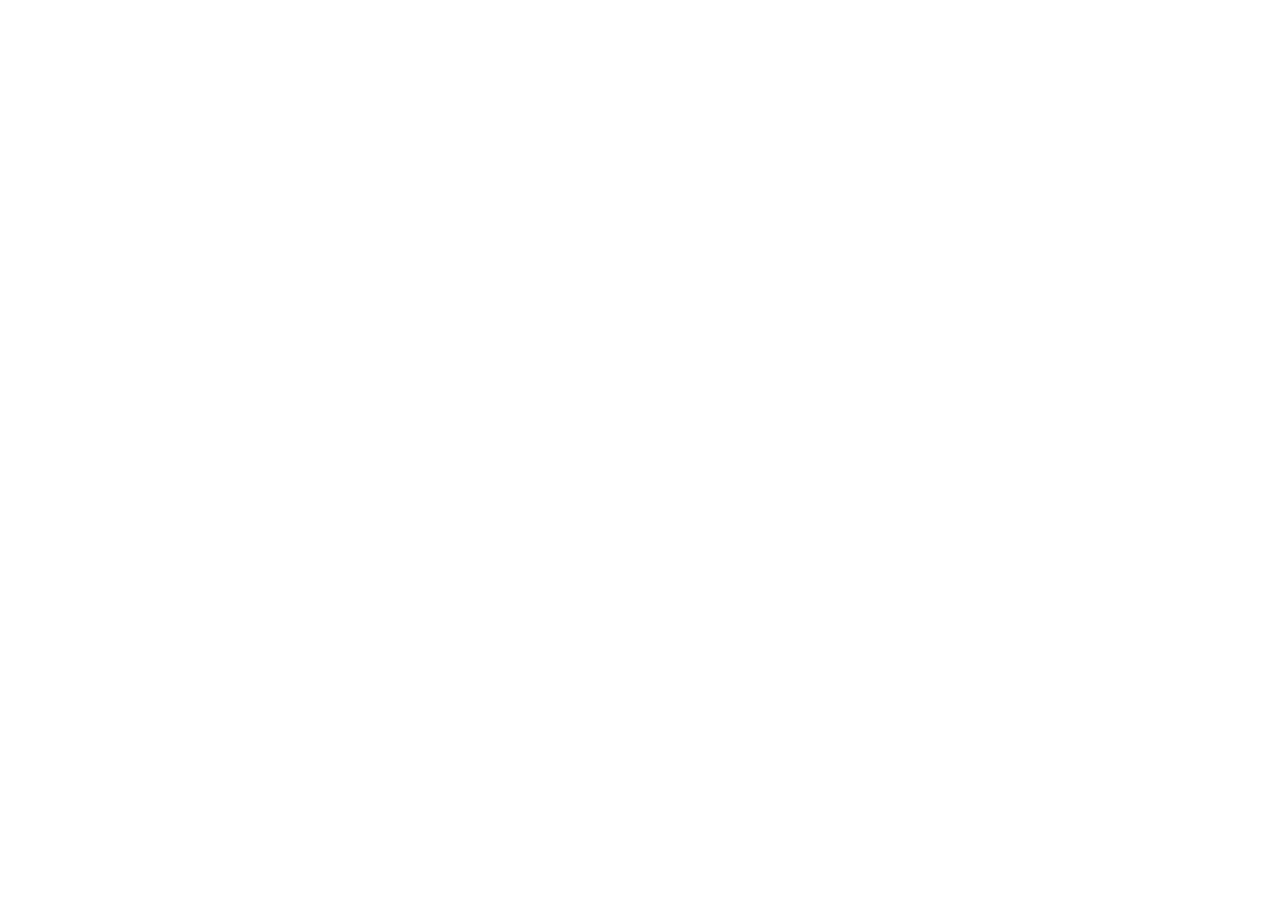
==== AO2/index.html @ b560f3fa "setup folder and file structure for a02 - json activity" ====
<!DOCTYPE html>
<html lang="en">
<head>
    <meta charset="UTF-8">
    <meta name="viewport" content="width=device-width, initial-scale=1.0">
    <title>MLBB JSON CARD</title>
</head>
<body>
    
</body>
</html>
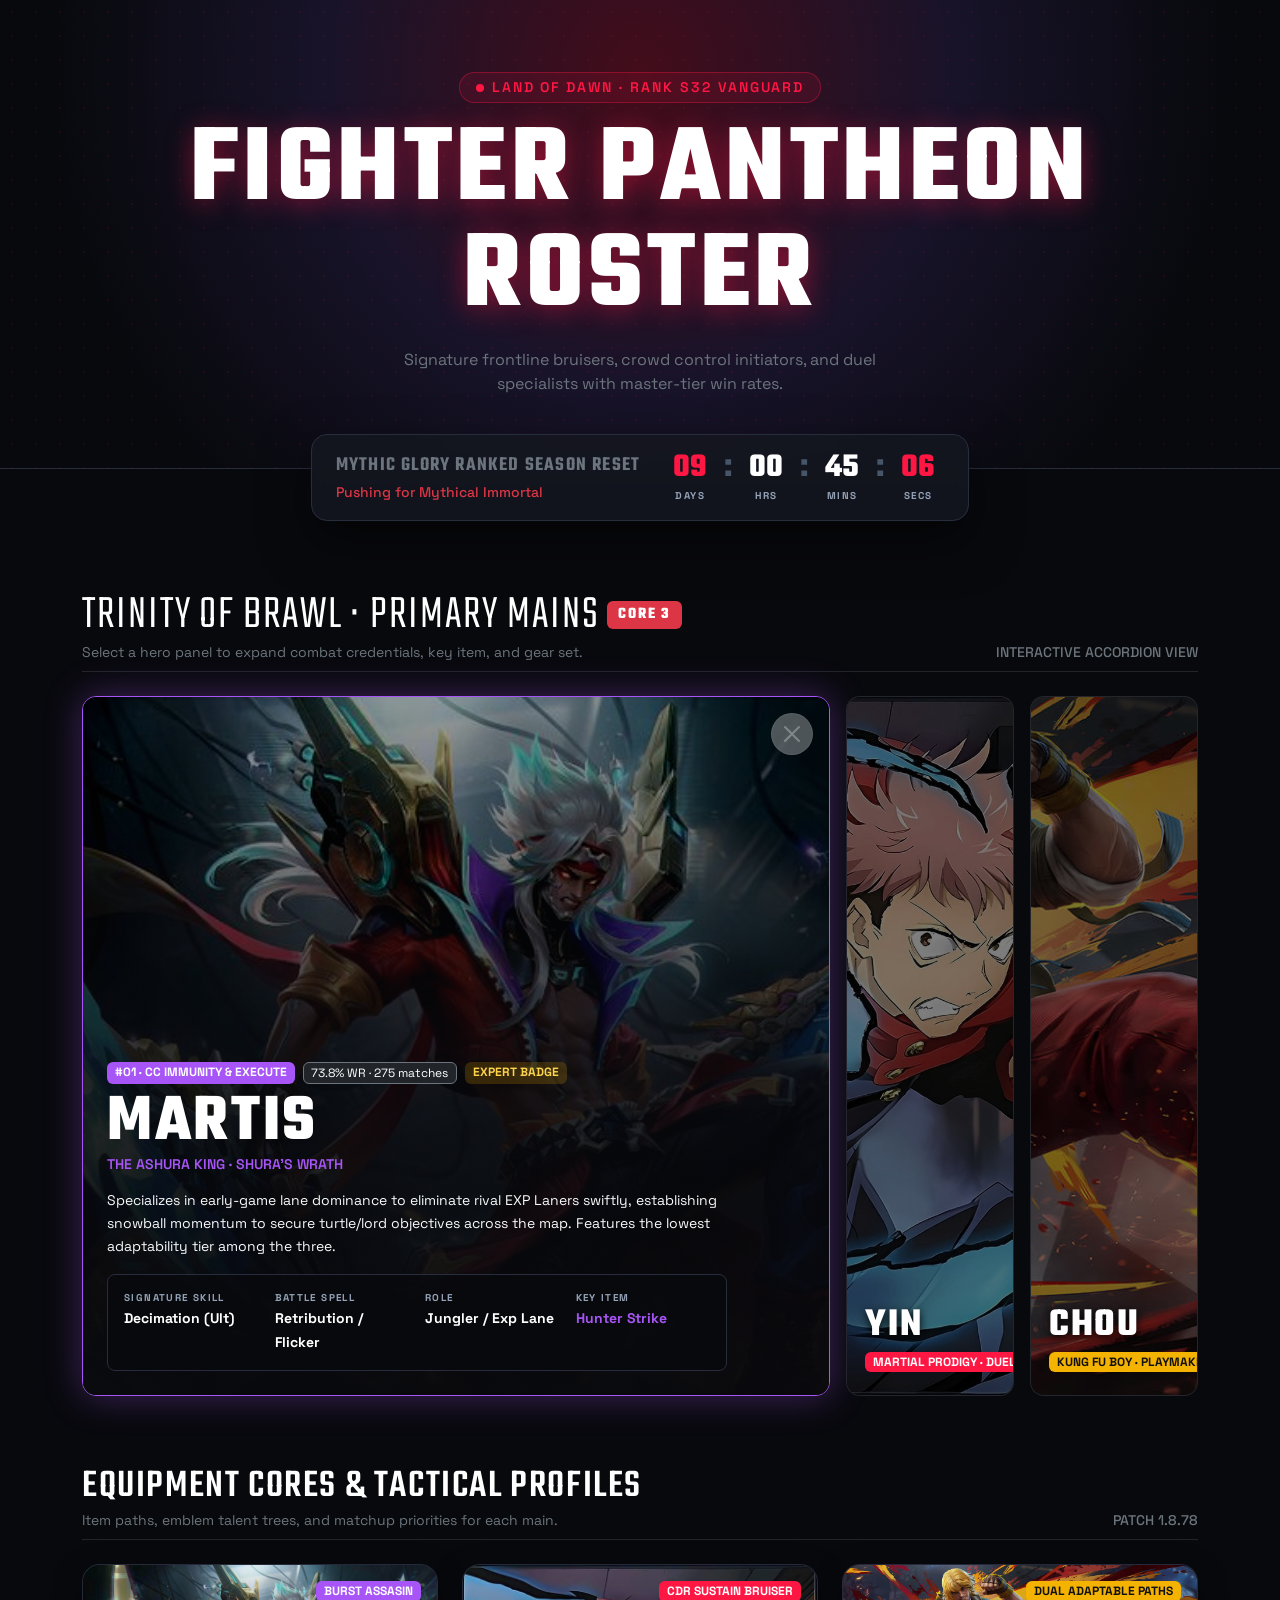
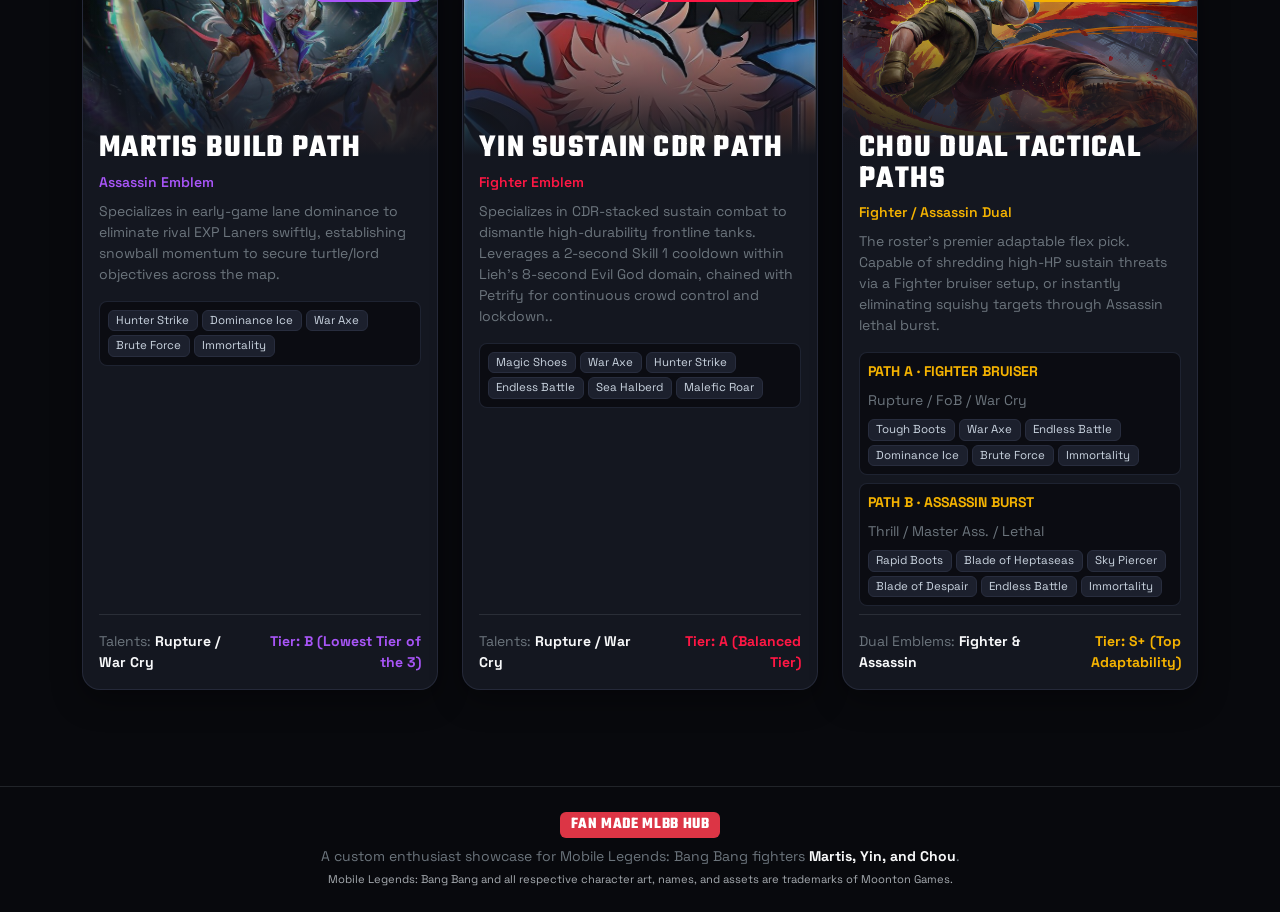
==== commit 51576304: "final push" ====
--- a/AO2/index.html
+++ b/AO2/index.html
@@ -1,11 +1,225 @@
-<!DOCTYPE html>
-<html lang="en">
+<!doctype html>
+<html lang="en" data-bs-theme="dark">
 <head>
-    <meta charset="UTF-8">
-    <meta name="viewport" content="width=device-width, initial-scale=1.0">
-    <title>MLBB JSON CARD</title>
+<meta charset="utf-8">
+<meta name="viewport" content="width=device-width, initial-scale=1">
+<title>MLBB JSON CARD</title>
+<link rel="preconnect" href="https://fonts.googleapis.com">
+<link rel="preconnect" href="https://fonts.gstatic.com" crossorigin>
+<link href="https://fonts.googleapis.com/css2?family=Teko:wght@500;600;700&family=Space+Grotesk:wght@400;500;600;700&display=swap" rel="stylesheet">
+<link href="https://cdn.jsdelivr.net/npm/bootstrap@5.3.8/dist/css/bootstrap.min.css" rel="stylesheet" crossorigin="anonymous">
+<link rel="stylesheet" href="stylesheet.css">
 </head>
 <body>
-    
+<header class="hero text-center px-3 pt-5 pb-5">
+  <div class="py-4">
+    <span class="season-pill d-inline-flex align-items-center gap-2 rounded-pill px-3 py-1 small fw-semibold text-uppercase"><i class="pulse-dot"></i>Land of Dawn · Rank S32 Vanguard</span>
+    <h1 class="hero-title sports-font fw-bold text-white my-3">Fighter Pantheon Roster</h1>
+    <p class="text-secondary mx-auto mb-0" style="max-width:520px">Signature frontline bruisers, crowd control initiators, and duel specialists with master-tier win rates.</p>
+  </div>
+</header>
+
+<div class="countdown-box d-flex flex-wrap justify-content-center align-items-center gap-3 gap-lg-4 rounded-4 px-4 py-3" role="timer" aria-label="Time until ranked season reset">
+  <div class="text-center text-lg-start">
+    <div class="cd-label text-secondary">Mythic Glory Ranked Season Reset</div>
+    <small class="text-danger fw-medium">Pushing for Mythical Immortal</small>
+  </div>
+  <div class="cd-units d-flex align-items-start gap-2">
+    <div class="cd-unit"><span id="cd-days">00</span><small>DAYS</small></div><div class="cd-sep">:</div>
+    <div class="cd-unit"><span id="cd-hours">00</span><small>HRS</small></div><div class="cd-sep">:</div>
+    <div class="cd-unit"><span id="cd-mins">00</span><small>MINS</small></div><div class="cd-sep">:</div>
+    <div class="cd-unit"><span id="cd-secs">00</span><small>SECS</small></div>
+  </div>
+</div>
+
+<main class="container py-5 mt-4"><div id="roster-root"></div></main>
+
+<footer class="border-top border-secondary border-opacity-25 py-4 mt-5 text-center">
+  <span class="badge text-bg-danger sports-font fs-6">Fan made MLBB hub</span>
+  <p class="small text-secondary mt-2 mb-1">A custom enthusiast showcase for Mobile Legends: Bang Bang fighters <strong class="text-light">Martis, Yin, and Chou</strong>.</p>
+  <p class="text-secondary-emphasis mb-0" style="font-size:.7rem">Mobile Legends: Bang Bang and all respective character art, names, and assets are trademarks of Moonton Games.</p>
+</footer>
+
+<script src="https://cdn.jsdelivr.net/npm/bootstrap@5.3.8/dist/js/bootstrap.bundle.min.js" crossorigin="anonymous"></script>
+<script>
+const heroData = [
+  {
+    id: "martis", name: "Martis", title: "The Ashura King · Shura's Wrath", mini: "Wild Renegade · Finisher",
+    accent: "#a855f7", on: "#fff", rank: "#01 · CC Immunity & Execute", wr: "73.8% WR · 275 matches", badge: "Expert badge",
+    image: "img/martis.jpg",
+    desc: "Specializes in early-game lane dominance to eliminate rival EXP Laners swiftly, establishing snowball momentum to secure turtle/lord objectives across the map. Features the lowest adaptability tier among the three.",
+    skill: "Decimation (Ult)", spell: "Retribution / Flicker", role: "Jungler / Exp Lane", key: "Hunter Strike",
+    build: { label: "Burst Assasin", title: "Martis Build Path", emblem: "Assassin Emblem", talents: "Rupture / War Cry", tier: "Tier: B (Lowest Tier of the 3)",
+      paths: [{ items: ["Hunter Strike","Dominance Ice","War Axe","Brute Force","Immortality"] }] }
+  },
+  {
+    id: "yin", name: "Yin", title: "Martial Prodigy · Lieh Possessed", mini: "Martial Prodigy · Duelist",
+    accent: "#ff1744", on: "#fff", rank: "#02 · 1v1 Domain Isolation", wr: "64.9% WR · 620+ matches", badge: "Supreme rank",
+    image: "img/yin.jpg",
+    desc: "Specializes in CDR-stacked sustain combat to dismantle high-durability frontline tanks. Leverages a 2-second Skill 1 cooldown within Lieh's 8-second Evil God domain, chained with Petrify for continuous crowd control and lockdown.",
+    skill: "My Turn (Domain)", spell: "Petrify", role: "Exp Lane", key: "Blade of Despair",
+    build: { label: "CDR Sustain Bruiser", title: "Yin Sustain CDR Path", emblem: "Fighter Emblem", talents: "Rupture / War Cry", tier: "Tier: A (Balanced Tier)",
+      paths: [{ items: ["Magic Shoes","War Axe","Hunter Strike","Endless Battle","Sea Halberd","Malefic Roar"] }] }
+  },
+  {
+    id: "chou", name: "Chou", title: "Kung Fu Boy · Master of Jeet Kune Do", mini: "Kung Fu Boy · Playmaker",
+    accent: "#f5b301", on: "#111", rank: "#03 · Supreme Displacement & Roam", wr: "62.4% WR · 729 matches", badge: "All-time main",
+    image: "img/chou.jpg",
+    desc: "The roster's premier adaptable flex pick. Capable of shredding high-HP sustain threats via a Fighter bruiser setup, or instantly eliminating squishy targets through Assassin lethal burst. Maximizes skirmish outplay potential through disciplined multi-dash mobility.",
+    skill: "The Way of Dragon", spell: "Flicker (Essential)", role: "Exp Lane / Tank Roam", key: "Endless Battle",
+    build: { label: "Dual Adaptable Paths", title: "Chou Dual Tactical Paths", emblem: "Fighter / Assassin Dual", talents: "Fighter & Assassin", talentsLabel: "Dual Emblems", tier: "Tier: S+ (Top Adaptability)",
+      paths: [
+        { name: "Path A · Fighter Bruiser", talents: "Rupture / FoB / War Cry", items: ["Tough Boots","War Axe","Endless Battle","Dominance Ice","Brute Force","Immortality"] },
+        { name: "Path B · Assassin Burst", talents: "Thrill / Master Ass. / Lethal", items: ["Rapid Boots","Blade of Heptaseas","Sky Piercer","Blade of Despair","Endless Battle","Immortality"] }
+      ] }
+  }
+];
+
+const root = document.getElementById("roster-root");
+const style = h => `style="--accent:${h.accent};--on:${h.on}"`;
+const stat = (label, value, key) => `<div class="col"><span class="stat-label d-block">${label}</span><b class="small ${key ? "accent-text" : "text-white"}">${value}</b></div>`;
+const head = (title, sub, meta, extra = "") => `
+  <div class="d-flex flex-wrap justify-content-between align-items-end gap-2 border-bottom border-secondary border-opacity-25 pb-2 mb-4">
+    <div><h2 class="sports-font text-white mb-1 ${extra}">${title}</h2><p class="small text-secondary mb-0">${sub}</p></div>
+    <span class="small text-secondary fw-medium">${meta}</span>
+  </div>`;
+
+let html = `<section class="mb-5 pb-4">` + head(
+  `Trinity of Brawl · Primary Mains <span class="badge text-bg-danger align-middle fs-6">CORE ${heroData.length}</span>`,
+  "Select a hero panel to expand combat credentials, key item, and gear set.", "INTERACTIVE ACCORDION VIEW", "display-5") + `
+  <div class="collage has-active d-flex flex-column flex-md-row gap-3" id="gallery-0">`;
+
+for (let i = 0; i < heroData.length; i++) {
+  const h = heroData[i];
+  html += `
+    <div class="panel${i === 0 ? " active" : ""}" data-hero="${h.id}" tabindex="0" role="button" aria-label="Expand ${h.name}" ${style(h)}>
+      <img src="${h.image}" alt="${h.name} - ${h.mini}" loading="lazy">
+      <div class="mini">
+        <h3 class="sports-font fw-bold text-white fs-1 mb-1">${h.name}</h3>
+        <span class="badge accent-bg text-uppercase">${h.mini}</span>
+      </div>
+      <div class="details d-flex flex-column p-3 p-md-4">
+        <button type="button" class="btn-close btn-close-white close-btn" aria-label="Collapse ${h.name}"></button>
+        <div class="badges d-flex flex-wrap gap-2 mb-2">
+          <span class="badge accent-bg text-uppercase">${h.rank}</span>
+          <span class="badge text-bg-dark border border-secondary fw-normal">${h.wr}</span>
+          <span class="badge gold-badge text-uppercase">${h.badge}</span>
+        </div>
+        <h3 class="sports-font fw-bold text-white mb-0">${h.name}</h3>
+        <h5 class="accent-text small text-uppercase fw-semibold mb-3">${h.title}</h5>
+        <p class="desc small text-light-emphasis mb-3">${h.desc}</p>
+        <div class="stats-box rounded-3 p-3"><div class="row row-cols-2 row-cols-sm-4 g-3">
+          ${stat("Signature skill", h.skill)}${stat("Battle spell", h.spell)}${stat("Role", h.role)}${stat("Key item", h.key, true)}
+        </div></div>
+      </div>
+    </div>`;
+}
+html += `</div></section>
+  <section>` + head("Equipment Cores &amp; Tactical Profiles", "Item paths, emblem talent trees, and matchup priorities for each main.", "PATCH 1.8.78", "fs-1") + `
+    <div class="row row-cols-1 row-cols-lg-3 g-4">`;
+
+for (let c = 0; c < heroData.length; c++) {
+  const h = heroData[c], b = h.build;
+  html += `
+      <div class="col">
+        <article class="card card-hero h-100" data-hero="${h.id}" ${style(h)}>
+          <div class="thumb" title="Open ${h.name} panel">
+            <img src="${h.image}" alt="${h.name} build" loading="lazy">
+            <span class="badge accent-bg text-uppercase position-absolute top-0 end-0 m-3">${b.label}</span>
+          </div>
+          <div class="card-body d-flex flex-column pt-0">
+            <div class="d-flex flex-wrap justify-content-between align-items-baseline gap-2 mb-2">
+              <h4 class="sports-font fw-bold text-white fs-2 mb-0">${b.title}</h4>
+              <small class="accent-text fw-semibold">${b.emblem}</small>
+            </div>
+            <p class="small text-secondary mb-3">${h.desc.split(". Features")[0].split(". Maximizes")[0]}.</p>`;
+  for (let p = 0; p < b.paths.length; p++) {
+    const path = b.paths[p];
+    html += `
+            <div class="path-box rounded-3 p-2 mb-2">
+              ${path.name ? `<div class="d-flex flex-wrap justify-content-between gap-2 mb-2 small"><b class="accent-text text-uppercase">${path.name}</b><span class="text-secondary">${path.talents}</span></div>` : ""}
+              <ul class="list-unstyled d-flex flex-wrap gap-1 mb-0">${path.items.map(it => `<li class="badge item-chip">${it}</li>`).join("")}</ul>
+            </div>`;
+  }
+  html += `
+            <div class="d-flex justify-content-between gap-2 border-top border-secondary border-opacity-25 pt-3 mt-auto small text-secondary">
+              <span>${b.talentsLabel || "Talents"}: <strong class="text-light">${b.talents}</strong></span>
+              <span class="accent-text fw-bold text-end">${b.tier}</span>
+            </div>
+          </div>
+        </article>
+      </div>`;
+}
+html += `</div></section>`;
+root.innerHTML = html;
+
+/* Accordion logic: delegated click handling (same flow as the Slam Dunk roster) */
+function setActive(panel) {
+  const container = panel.closest(".collage");
+  const current = container.querySelector(".panel.active");
+  if (current) current.classList.remove("active");
+  panel.classList.add("active");
+  container.classList.add("has-active");
+}
+function closePanel(panel) {
+  const container = panel.closest(".collage");
+  panel.classList.remove("active");
+  container.classList.remove("has-active");
+}
+
+document.addEventListener("click", (e) => {
+  const closeBtn = e.target.closest(".close-btn");
+  const panel = e.target.closest(".panel");
+
+  if (closeBtn) {
+    e.stopPropagation();
+    const activePanel = closeBtn.closest(".panel.active");
+    if (activePanel) closePanel(activePanel);
+    return;
+  }
+  if (panel) {
+    if (panel.classList.contains("active")) return;
+    setActive(panel);
+    return;
+  }
+  /* build card thumbnail jumps to its hero panel */
+  const thumb = e.target.closest(".card .thumb");
+  if (thumb) {
+    const target = document.querySelector(`.panel[data-hero="${thumb.closest(".card").dataset.hero}"]`);
+    if (target) {
+      setActive(target);
+      target.scrollIntoView({ behavior: "smooth", block: "center" });
+    }
+  }
+});
+
+document.addEventListener("keydown", (e) => {
+  const panel = e.target.closest && e.target.closest(".panel");
+  if (e.key === "Escape") {
+    const open = document.querySelector(".panel.active");
+    if (open) closePanel(open);
+  } else if (panel && e.target === panel && (e.key === "Enter" || e.key === " ")) {
+    e.preventDefault();
+    if (!panel.classList.contains("active")) setActive(panel);
+  }
+});
+
+function startSeasonCountdown() {
+  const pad = n => String(n).padStart(2, "0");
+  function updateTimer() {
+    const now = new Date();
+    let target = new Date(now.getFullYear(), now.getMonth(), 15);
+    if (now >= target) target = new Date(now.getFullYear(), now.getMonth() + 1, 15);
+    const diff = target - now;
+    document.getElementById("cd-days").textContent = pad(Math.floor(diff / 864e5));
+    document.getElementById("cd-hours").textContent = pad(Math.floor(diff / 36e5) % 24);
+    document.getElementById("cd-mins").textContent = pad(Math.floor(diff / 6e4) % 60);
+    document.getElementById("cd-secs").textContent = pad(Math.floor(diff / 1e3) % 60);
+  }
+  updateTimer();
+  setInterval(updateTimer, 1000);
+}
+startSeasonCountdown();
+</script>
 </body>
 </html>
--- a/AO2/stylesheet.css
+++ b/AO2/stylesheet.css
@@ -0,0 +1,66 @@
+/* No media queries: responsiveness comes from Bootstrap's grid/flex classes, flex-wrap and clamp() */
+:root{--bg:#08090d;--card:#141720;--elev:#1c202d;--line:#282d3e;--crimson:#ff1744}
+body{background:var(--bg);font-family:"Space Grotesk",sans-serif;overflow-x:hidden}
+:focus-visible{outline:2px solid #fff;outline-offset:2px}
+.sports-font{font-family:Teko,sans-serif;letter-spacing:.04em;line-height:.95;text-transform:uppercase}
+.accent-bg{background:var(--accent);color:var(--on)}
+.accent-text{color:var(--accent)}
+
+/* hero + countdown */
+.hero{position:relative;border-bottom:1px solid var(--line);
+  background:radial-gradient(circle at 50% 15%,rgba(255,23,68,.24),rgba(139,92,246,.12) 42%,var(--bg) 78%)}
+.hero::before{content:"";position:absolute;inset:0;opacity:.09;pointer-events:none;background:radial-gradient(var(--crimson) 1px,transparent 1px) 0 0/24px 24px}
+.hero>*{position:relative}
+.hero-title{font-size:clamp(3.6rem,9vw,7rem);text-shadow:0 4px 28px rgba(255,23,68,.45)}
+.season-pill{background:rgba(255,23,68,.1);border:1px solid rgba(255,23,68,.35);color:var(--crimson);letter-spacing:.14em}
+.pulse-dot{width:8px;height:8px;border-radius:50%;background:var(--crimson);animation:pulse 1.8s infinite}
+@keyframes pulse{50%{opacity:.25}}
+.countdown-box{width:max-content;max-width:calc(100% - 2rem);margin:-2.2rem auto 0;position:relative;z-index:5;
+  background:rgba(20,23,32,.9);backdrop-filter:blur(10px);border:1px solid var(--line);box-shadow:0 20px 50px rgba(0,0,0,.5)}
+.cd-label{font:600 1.25rem Teko;letter-spacing:.06em;text-transform:uppercase}
+.cd-units{font:700 2.1rem/1 Teko}
+.cd-unit{min-width:52px;text-align:center}
+.cd-unit:nth-child(4n+1){color:var(--crimson)}.cd-unit:nth-child(4n+3){color:#fff}
+.cd-unit:nth-child(4n+5){color:#fff}.cd-unit:nth-child(4n+7){color:var(--crimson)}
+.cd-unit small{display:block;margin-top:4px;font:700 .62rem "Space Grotesk";letter-spacing:.14em;color:#94a3b8}
+.cd-sep{color:#475569}
+
+/* accordion collage (flex ratios work in both row and column directions) */
+.collage{height:clamp(620px,78vh,700px)}
+.panel{position:relative;flex:1 1 0;min-width:0;min-height:0;overflow:hidden;cursor:pointer;border-radius:14px;background:#111319;
+  border:1px solid rgba(255,255,255,.08);transition:flex .6s cubic-bezier(.25,1,.5,1),border-color .3s,box-shadow .4s}
+.panel:hover{border-color:color-mix(in srgb,var(--accent) 60%,transparent)}
+.panel.active{flex-grow:4.5;cursor:default;border-color:var(--accent);box-shadow:0 0 36px color-mix(in srgb,var(--accent) 35%,transparent)}
+.panel>img{position:absolute;inset:0;width:100%;height:100%;object-fit:cover;object-position:top center;
+  filter:brightness(.78) contrast(1.1);transition:transform .7s cubic-bezier(.25,1,.5,1),filter .5s}
+.panel:hover>img{filter:brightness(.92) contrast(1.15)}
+.panel.active>img{filter:brightness(.62) contrast(1.15);transform:scale(1.05)}
+.collage.has-active .panel:not(.active)>img{filter:brightness(.5) saturate(.8)}
+.mini{position:absolute;left:18px;bottom:22px;z-index:2;transition:opacity .3s,transform .3s}
+.mini h3{text-shadow:0 2px 10px #000}
+.panel.active .mini{opacity:0;transform:translateY(10px);pointer-events:none}
+.details{position:absolute;inset:0;z-index:3;overflow-y:auto;
+  background:linear-gradient(to top,rgba(8,9,13,.97),rgba(8,9,13,.8) 45%,rgba(8,9,13,.2) 80%,transparent);
+  opacity:0;pointer-events:none;transform:translateY(20px);transition:opacity .4s .15s,transform .4s .15s}
+.panel.active .details{opacity:1;pointer-events:auto;transform:none}
+.details .badges{margin-top:auto}
+.details h3{font-size:clamp(3rem,6vw,4.2rem)}
+.details .desc{max-width:640px;line-height:1.65}
+.close-btn{position:absolute;top:16px;right:16px;padding:12px;border-radius:50%;background-color:rgba(0,0,0,.6);border:1px solid rgba(255,255,255,.25);transition:.2s}
+.close-btn:hover{background-color:var(--accent);border-color:var(--accent);transform:rotate(90deg)}
+.gold-badge{background:rgba(245,179,1,.18);color:#fcd34d}
+.stats-box{max-width:620px;background:rgba(8,9,13,.8);border:1px solid var(--line)}
+.stat-label{font-size:.62rem;font-weight:700;letter-spacing:.14em;text-transform:uppercase;color:#94a3b8}
+
+/* build cards */
+.card-hero{--bs-card-bg:var(--card);--bs-card-border-color:rgba(40,45,62,.85);overflow:hidden;border-radius:18px;
+  box-shadow:0 10px 30px rgba(0,0,0,.35);transition:border-color .3s,transform .3s}
+.card-hero:hover{border-color:color-mix(in srgb,var(--accent) 55%,transparent);transform:translateY(-3px)}
+.thumb{position:relative;height:190px;overflow:hidden;cursor:pointer}
+.thumb img{width:100%;height:100%;object-fit:cover;object-position:top;transition:transform .5s}
+.card-hero:hover .thumb img{transform:scale(1.06)}
+.thumb::after{content:"";position:absolute;inset:0;background:linear-gradient(to top,var(--card),rgba(20,23,32,.35) 55%,transparent)}
+.thumb .badge{z-index:1}
+.card-hero .card-body{position:relative;z-index:1;margin-top:-22px}
+.path-box{background:rgba(8,9,13,.7);border:1px solid rgba(40,45,62,.7)}
+.item-chip{background:var(--elev);border:1px solid var(--line);color:#cbd5e1;font-weight:400;font-size:.72rem}
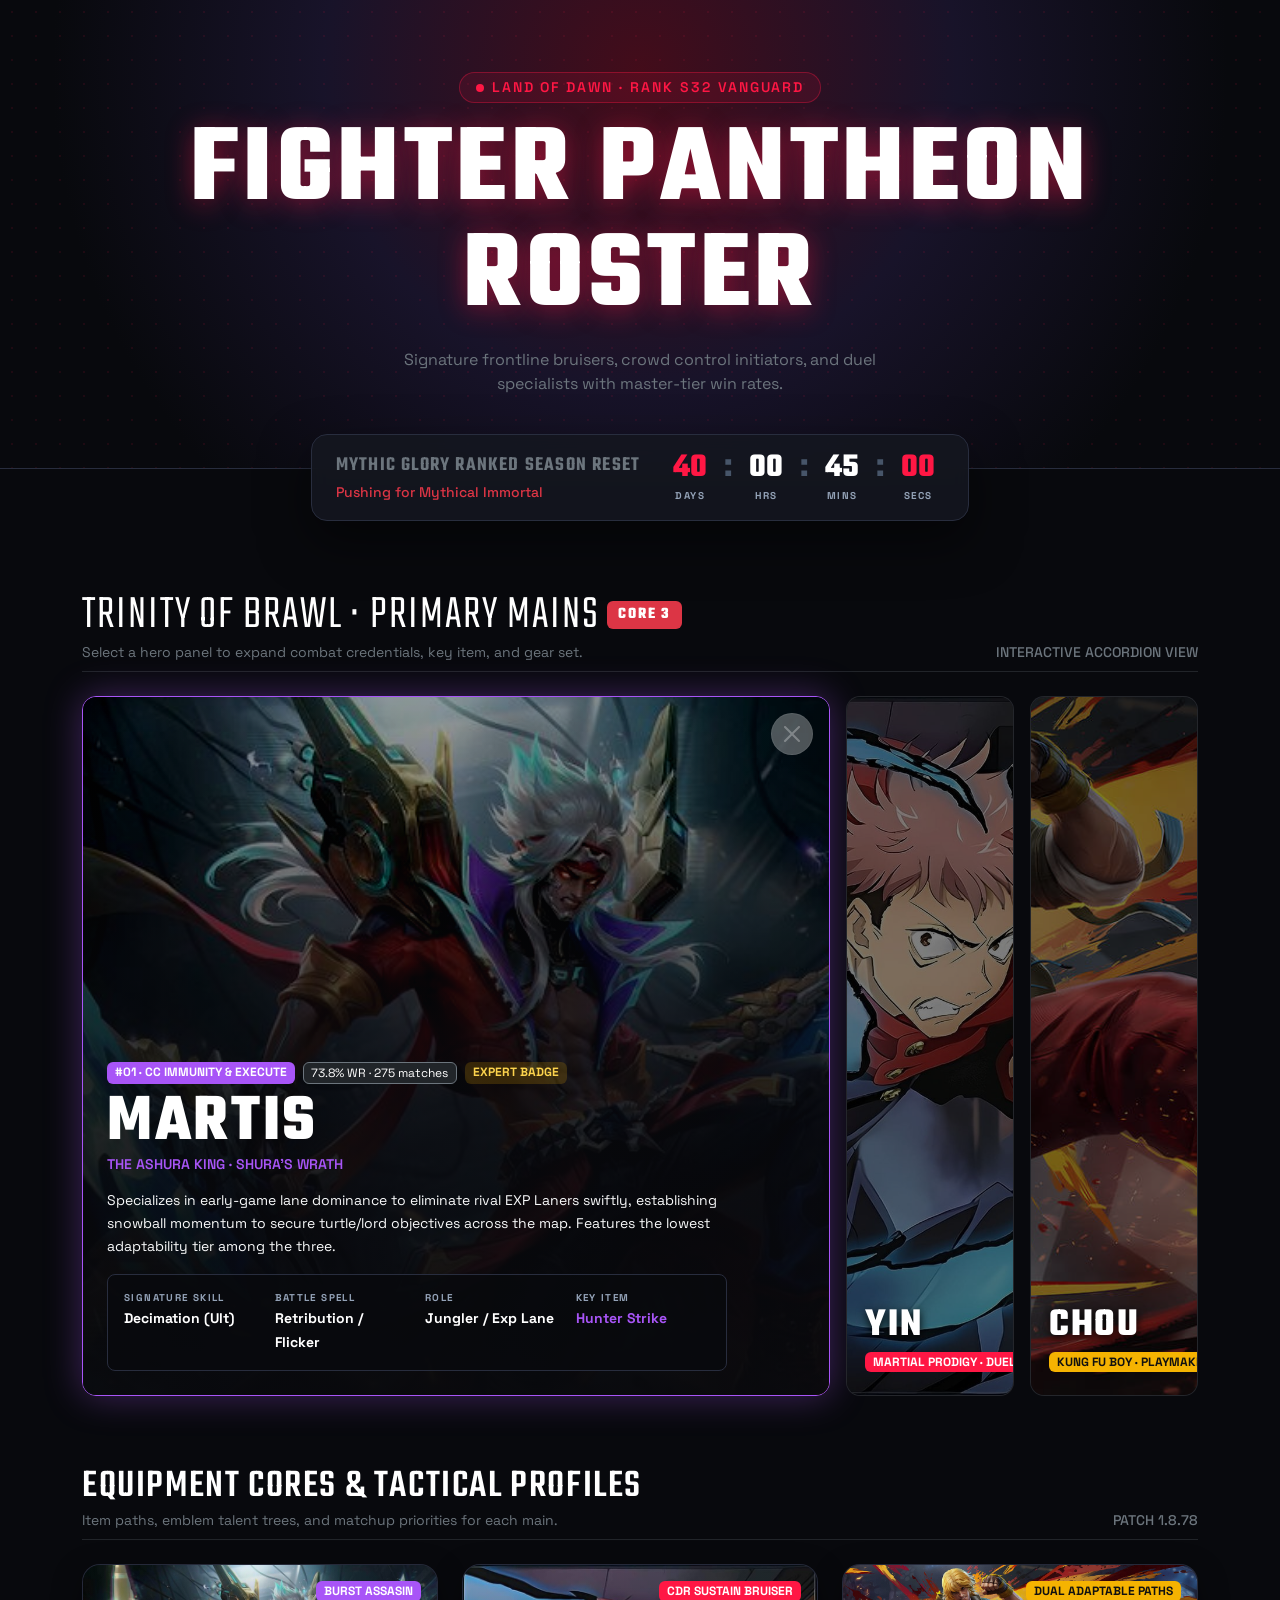
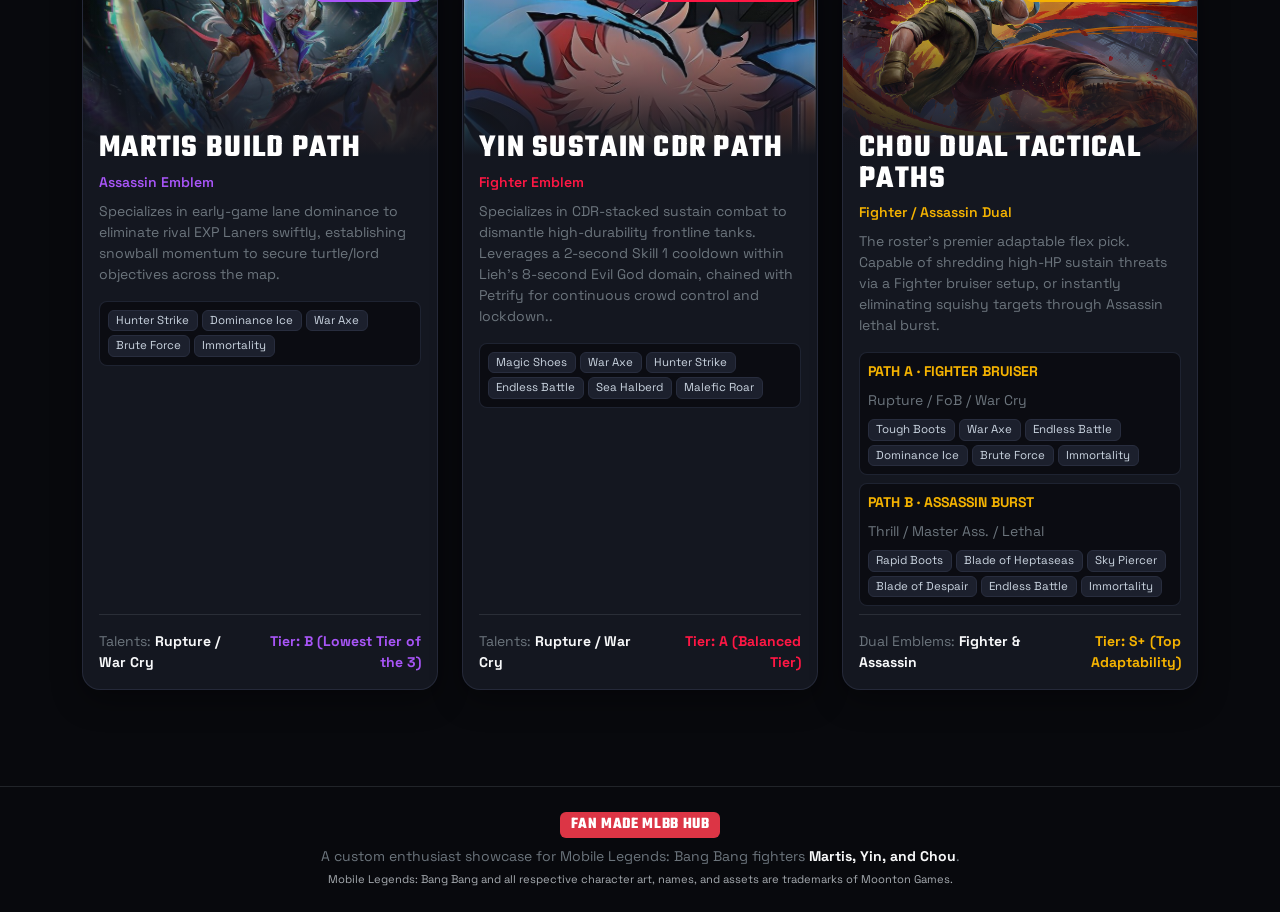
==== commit 2b1a3e3f: "changed timer number of days" ====
--- a/AO2/index.html
+++ b/AO2/index.html
@@ -210,6 +210,7 @@
     const now = new Date();
     let target = new Date(now.getFullYear(), now.getMonth(), 15);
     if (now >= target) target = new Date(now.getFullYear(), now.getMonth() + 1, 15);
+    target.setDate(target.getDate() + 31);
     const diff = target - now;
     document.getElementById("cd-days").textContent = pad(Math.floor(diff / 864e5));
     document.getElementById("cd-hours").textContent = pad(Math.floor(diff / 36e5) % 24);
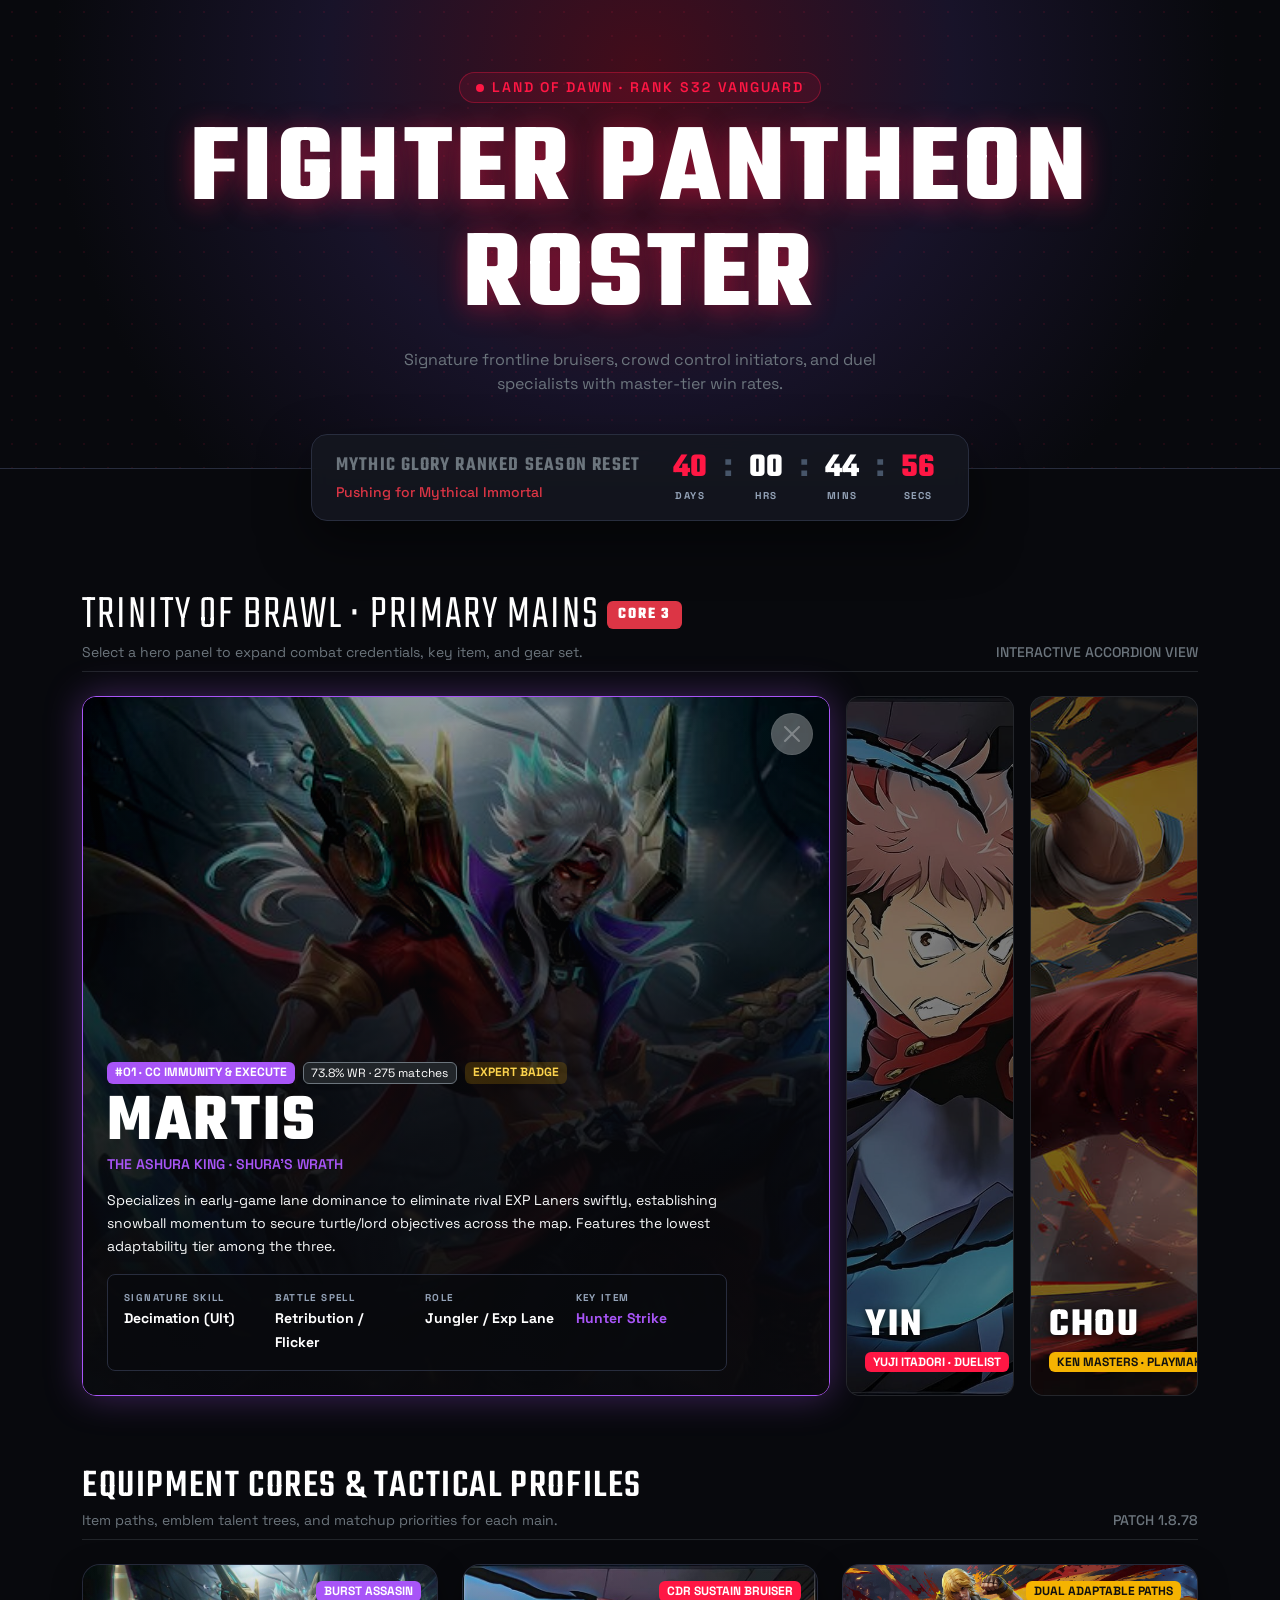
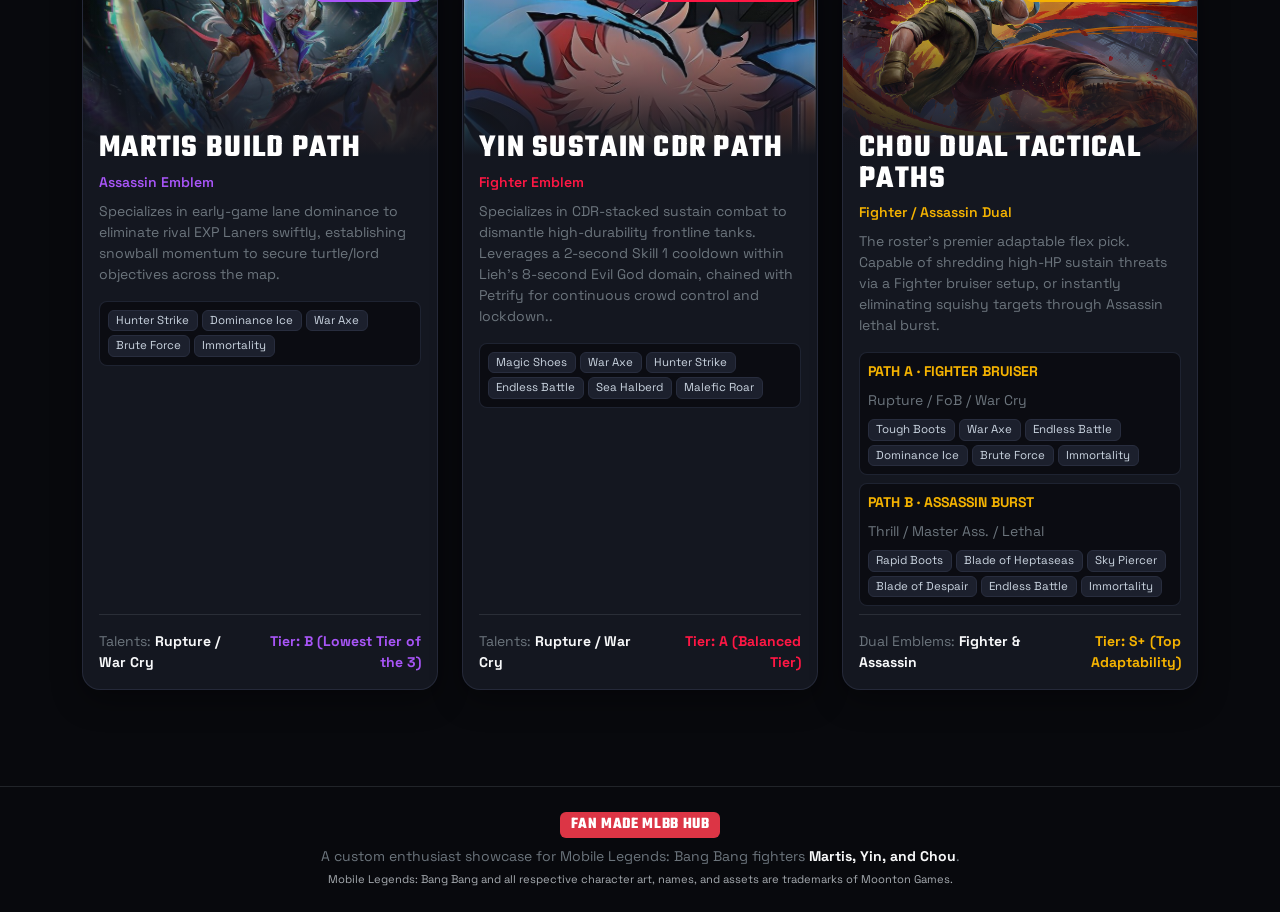
==== commit 26d710c6: "updated minor hero tags" ====
--- a/AO2/index.html
+++ b/AO2/index.html
@@ -53,7 +53,7 @@
       paths: [{ items: ["Hunter Strike","Dominance Ice","War Axe","Brute Force","Immortality"] }] }
   },
   {
-    id: "yin", name: "Yin", title: "Martial Prodigy · Lieh Possessed", mini: "Martial Prodigy · Duelist",
+    id: "yin", name: "Yin", title: "Yuji Itadori", mini: "Yuji Itadori · Duelist",
     accent: "#ff1744", on: "#fff", rank: "#02 · 1v1 Domain Isolation", wr: "64.9% WR · 620+ matches", badge: "Supreme rank",
     image: "img/yin.jpg",
     desc: "Specializes in CDR-stacked sustain combat to dismantle high-durability frontline tanks. Leverages a 2-second Skill 1 cooldown within Lieh's 8-second Evil God domain, chained with Petrify for continuous crowd control and lockdown.",
@@ -62,7 +62,7 @@
       paths: [{ items: ["Magic Shoes","War Axe","Hunter Strike","Endless Battle","Sea Halberd","Malefic Roar"] }] }
   },
   {
-    id: "chou", name: "Chou", title: "Kung Fu Boy · Master of Jeet Kune Do", mini: "Kung Fu Boy · Playmaker",
+    id: "chou", name: "Chou", title: "Ken Masters · Master of Ansatsuken", mini: "Ken Masters · Playmaker",
     accent: "#f5b301", on: "#111", rank: "#03 · Supreme Displacement & Roam", wr: "62.4% WR · 729 matches", badge: "All-time main",
     image: "img/chou.jpg",
     desc: "The roster's premier adaptable flex pick. Capable of shredding high-HP sustain threats via a Fighter bruiser setup, or instantly eliminating squishy targets through Assassin lethal burst. Maximizes skirmish outplay potential through disciplined multi-dash mobility.",
